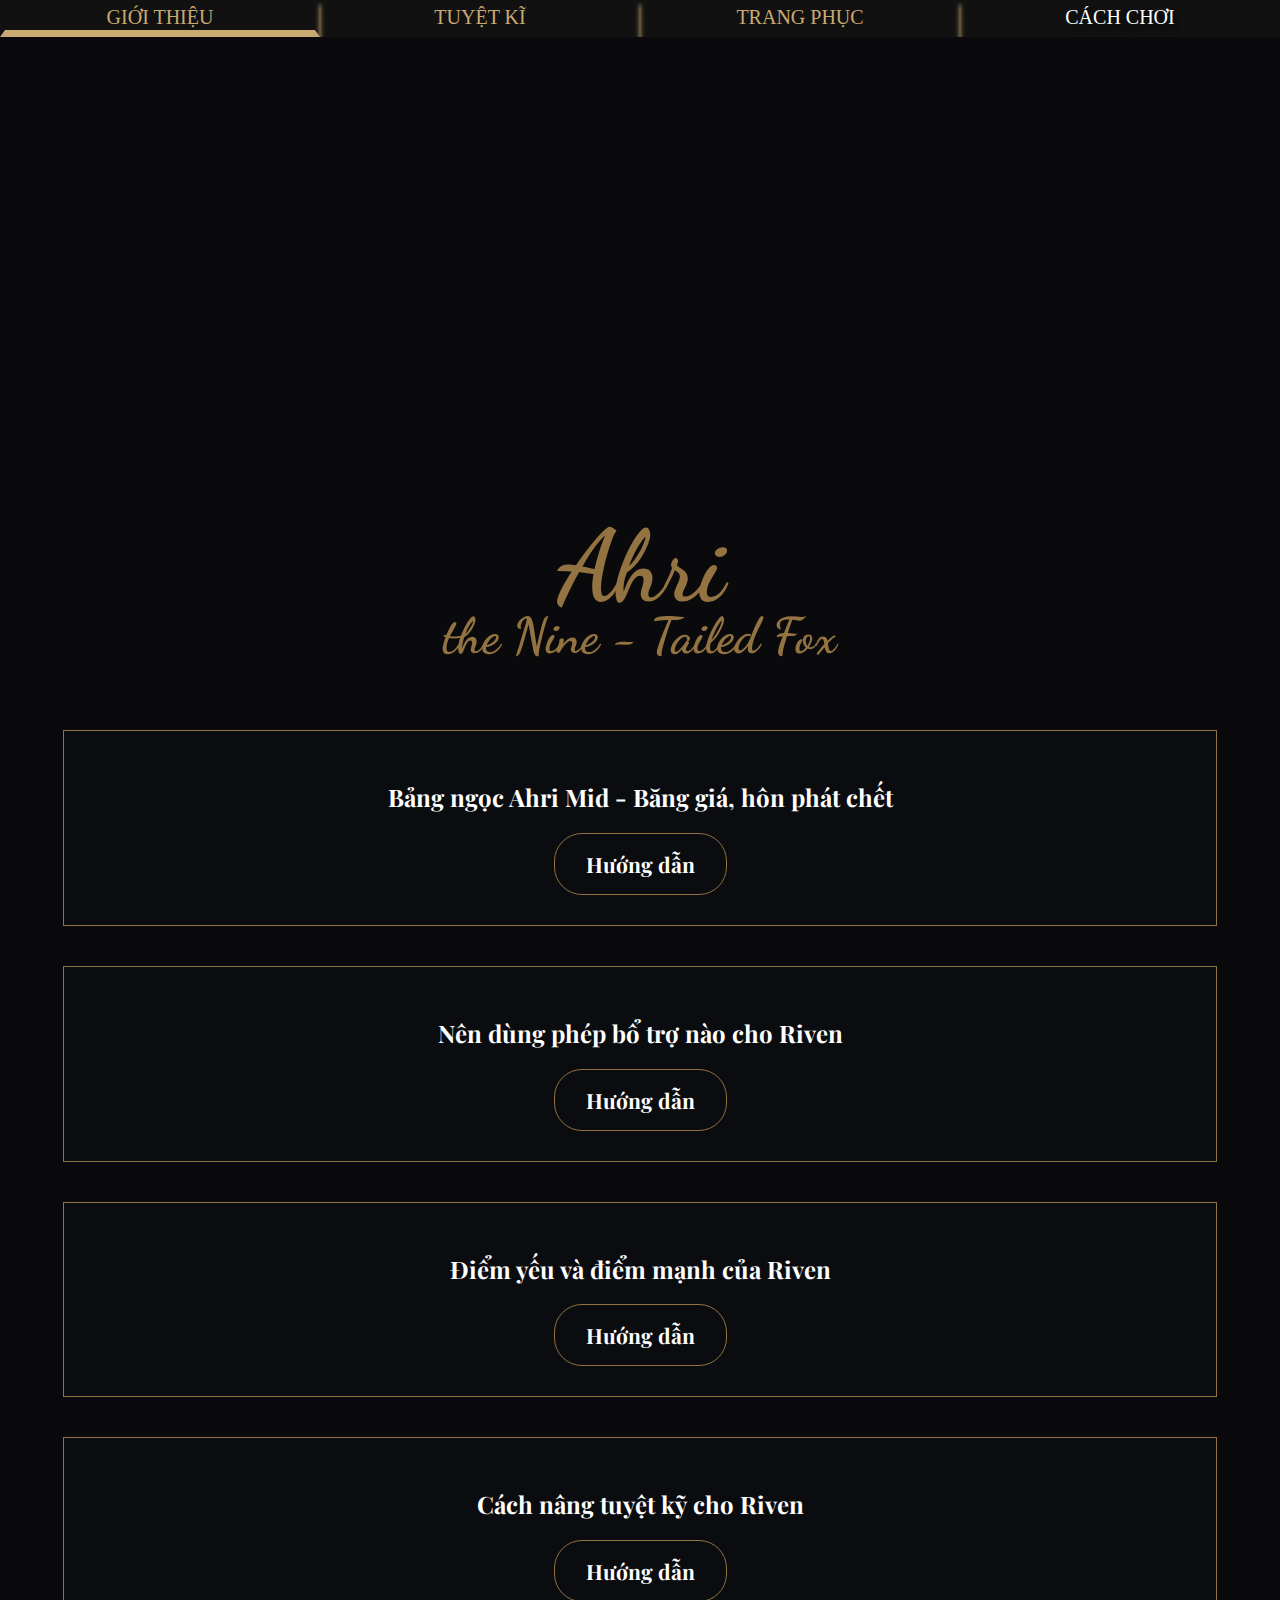
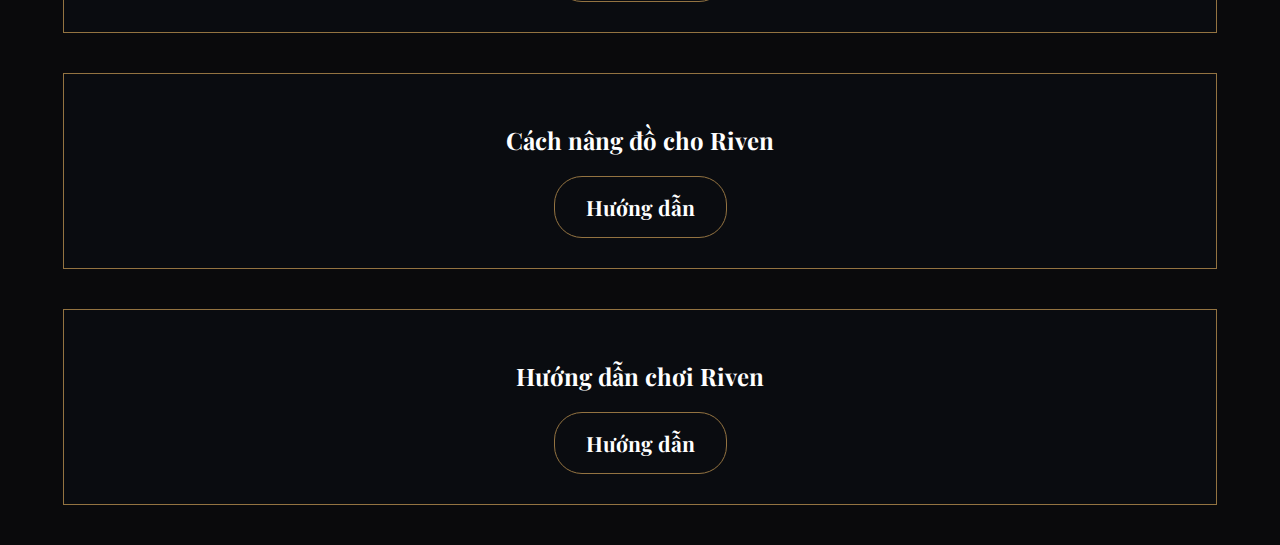
==== cachchoi.html @ 82244e1b "Add files via upload" ====
<!DOCTYPE html>
<html>
<head>
	<title>Ahri</title>
	<link href="https://fonts.googleapis.com/css?family=Dancing+Script&display=swap&subset=vietnamese" rel="stylesheet">
	<link href="https://fonts.googleapis.com/css?family=Playfair+Display&display=swap" rel="stylesheet">
	<link rel="stylesheet" type="text/css" href="style.css">
	<link rel="stylesheet" type="text/css" href="menubar.css">
	<link rel="stylesheet" type="text/css" href="build.css">
</head>
<body>
	<nav class="menubar">
		<ul>
			<li><a href="index.html" id="menutab1" class="non-active">Giới thiệu</a></li>
			<li>
				<a href="tuyetky.html" id="menutab2" class="non-active">Tuyệt kĩ</a>
			</li>
			<li><a href="trangphuc.html" id="menutab3" class="non-active">Trang Phục</a></li>
			<li><a href="cachchoi.html" id="menutab4" class="active">Cách chơi</a></li>
		</ul>
	</nav>
	<script src="menubar.js"></script>

	<a href="info.html">
		<div class="start-image">
			<h2 class="start-image-text1">Ahri</h2>
			<h2 class="start-image-text2">the Nine - Tailed Fox</h2>
		</div>
	</a>
	<div class="links">
		<div class="runes">
			<h2 class="content">Bảng ngọc Ahri Mid - Băng giá, hôn phát chết</h2>
			<a href="runes.html" class="read">Hướng dẫn</a>
		</div>
		<div class="support-spell">
			<h2 class="content">Nên dùng phép bổ trợ nào cho Riven</h2>
			<a href="support_spell.html" class="read">Hướng dẫn</a>
		</div>
		<div class="weak-strong">
			<h2 class="content">Điểm yếu và điểm mạnh của Riven</h2>
			<a href="strong_weak.html" class="read">Hướng dẫn</a>
		</div>
		<div class="skill-road">
			<h2 class="content">Cách nâng tuyệt kỹ cho Riven</h2>
			<a href="skill_road.html" class="read">Hướng dẫn</a>
		</div>
		<div class="items">
			<h2 class="content">Cách nâng đồ cho Riven</h2>
			<a href="item_road.html" class="read">Hướng dẫn</a>
		</div>
		<div class="guide">
			<h2 class="content">Hướng dẫn chơi Riven</h2>
			<a href="guide.html" class="read">Hướng dẫn</a>
		</div>
	</div>
</body>
</html>
---- style.css ----
* {
  -webkit-transition: all 0.6s ease;
  -o-transition: all 0.6s ease;
  transition: all 0.6s ease;
}

body {
  background: #0a0a0c;
  margin: 0;
  padding: 0;
}

.start-image {
  background: -webkit-gradient(linear,
      left top, left bottom,
      color-stop(15%, rgba(0, 0, 0, 0)),
      color-stop(30%, rgba(10, 10, 12, 0.1)),
      color-stop(90%, #0a0a0c)),
    url(IMG/01.jpg);
  background: -o-linear-gradient(top,
      rgba(0, 0, 0, 0) 15%,
      rgba(10, 10, 12, 0.1) 30%,
      #0a0a0c 90%),
    url(IMG/01.jpg);
  background: linear-gradient(180deg,
      rgba(0, 0, 0, 0) 15%,
      rgba(10, 10, 12, 0.1) 30%,
      #0a0a0c 90%),
    url(IMG/01.jpg);
  background-size: cover;
  width: 100%;
  height: 70vh;
  position: relative;
  margin: 0;
  padding: 0;
  top: 15px;
  /* border-bottom: 5px solid #121212; */
}

.start-image-text1 {
  font-size: 100px;
  font-family: 'Dancing Script', cursive;
  color: #937341;
  margin: 0;
  padding: 0;
  bottom: 30px;
  position: absolute;
  left: 50%;
  -webkit-transform: translate(-50%, 10%);
  -ms-transform: translate(-50%, 10%);
  transform: translate(-50%, 10%);
}

.start-image-text2 {
  font-size: 50px;
  font-family: 'Dancing Script', cursive;
  color: #937341;
  margin: 0;
  padding: 0;
  bottom: -12px;
  position: absolute;
  left: 50%;
  -webkit-transform: translate(-50%, 15%);
  -ms-transform: translate(-50%, 15%);
  transform: translate(-50%, 15%);
}
.quote-and-biography center {
    padding-top: 30px;
}
#story2 h1, #story3 h1 {
	
}
---- menubar.css ----
body {
  margin: 0;
  padding: 0;
}

.menubar ul {
  list-style: none;
  margin: 0;
  padding: 0;
  overflow: hidden;
  background-color: #111111;

  top: 0;
  position: fixed;
  width: 100%;
  z-index: 2999;

  text-transform: uppercase;
}

.menubar li {
  float: left;
  line-height: 25px;

  border: 5px solid transparent;
  border-bottom: 7px solid transparent;
}

.menubar li {
  -webkit-box-shadow: 0 5px 5px 0 #c9aa71;
  box-shadow: 0 5px 5px 0 #c9aa71;
  /* only right and left */
}

.menubar li a {
  display: block;
  text-align: center;
  text-decoration: none;
  font-size: 20px;
}

.active {
  color: #ffffff;
  text-shadow: 3px 5px 5px #010f02;
}

.non-active {
  color: #c9aa71;
}

.menubar li:hover {
  border-bottom: 7px solid #c9aa71;
}
---- build.css ----
* {
	-webkit-transition: all 0.6s ease;
	-o-transition: all 0.6s ease;
	transition: all 0.6s ease;
}

.read {
	border-radius: 28px;
	border: 1px solid #937341;
	cursor: pointer;
	color: #ffffff;
	font-family: 'Playfair Display', serif;
	font-size: 21px;
	font-weight: bold;
	padding: 16px 31px;
	text-decoration: none;
}

.read:hover {
	color: #937341;
}

.read:active {
	top: 1px;
}

.links {
	width: 100%;
	display: -webkit-box;
	display: -ms-flexbox;
	display: flex;
	-webkit-box-orient: vertical;
	-webkit-box-direction: normal;
	-ms-flex-direction: column;
	flex-direction: column;
	-webkit-box-pack: center;
	-ms-flex-pack: center;
	justify-content: center;
	-webkit-box-align: center;
	-ms-flex-align: center;
	align-items: center;
	margin-top: 100px;
}

.links div {
	width: 90%;
	display: -webkit-box;
	display: -ms-flexbox;
	display: flex;
	-webkit-box-pack: center;
	-ms-flex-pack: center;
	justify-content: center;
	-webkit-box-align: center;
	-ms-flex-align: center;
	align-items: center;
	-webkit-box-orient: vertical;
	-webkit-box-direction: normal;
	-ms-flex-direction: column;
	flex-direction: column;
	background: #0a0c10;
	margin-bottom: 40px;
	padding: 30px 0;
	border: 1px solid #937341;
}

.links .content {
	color: #fff;
	font-family: 'Playfair Display', serif;
}
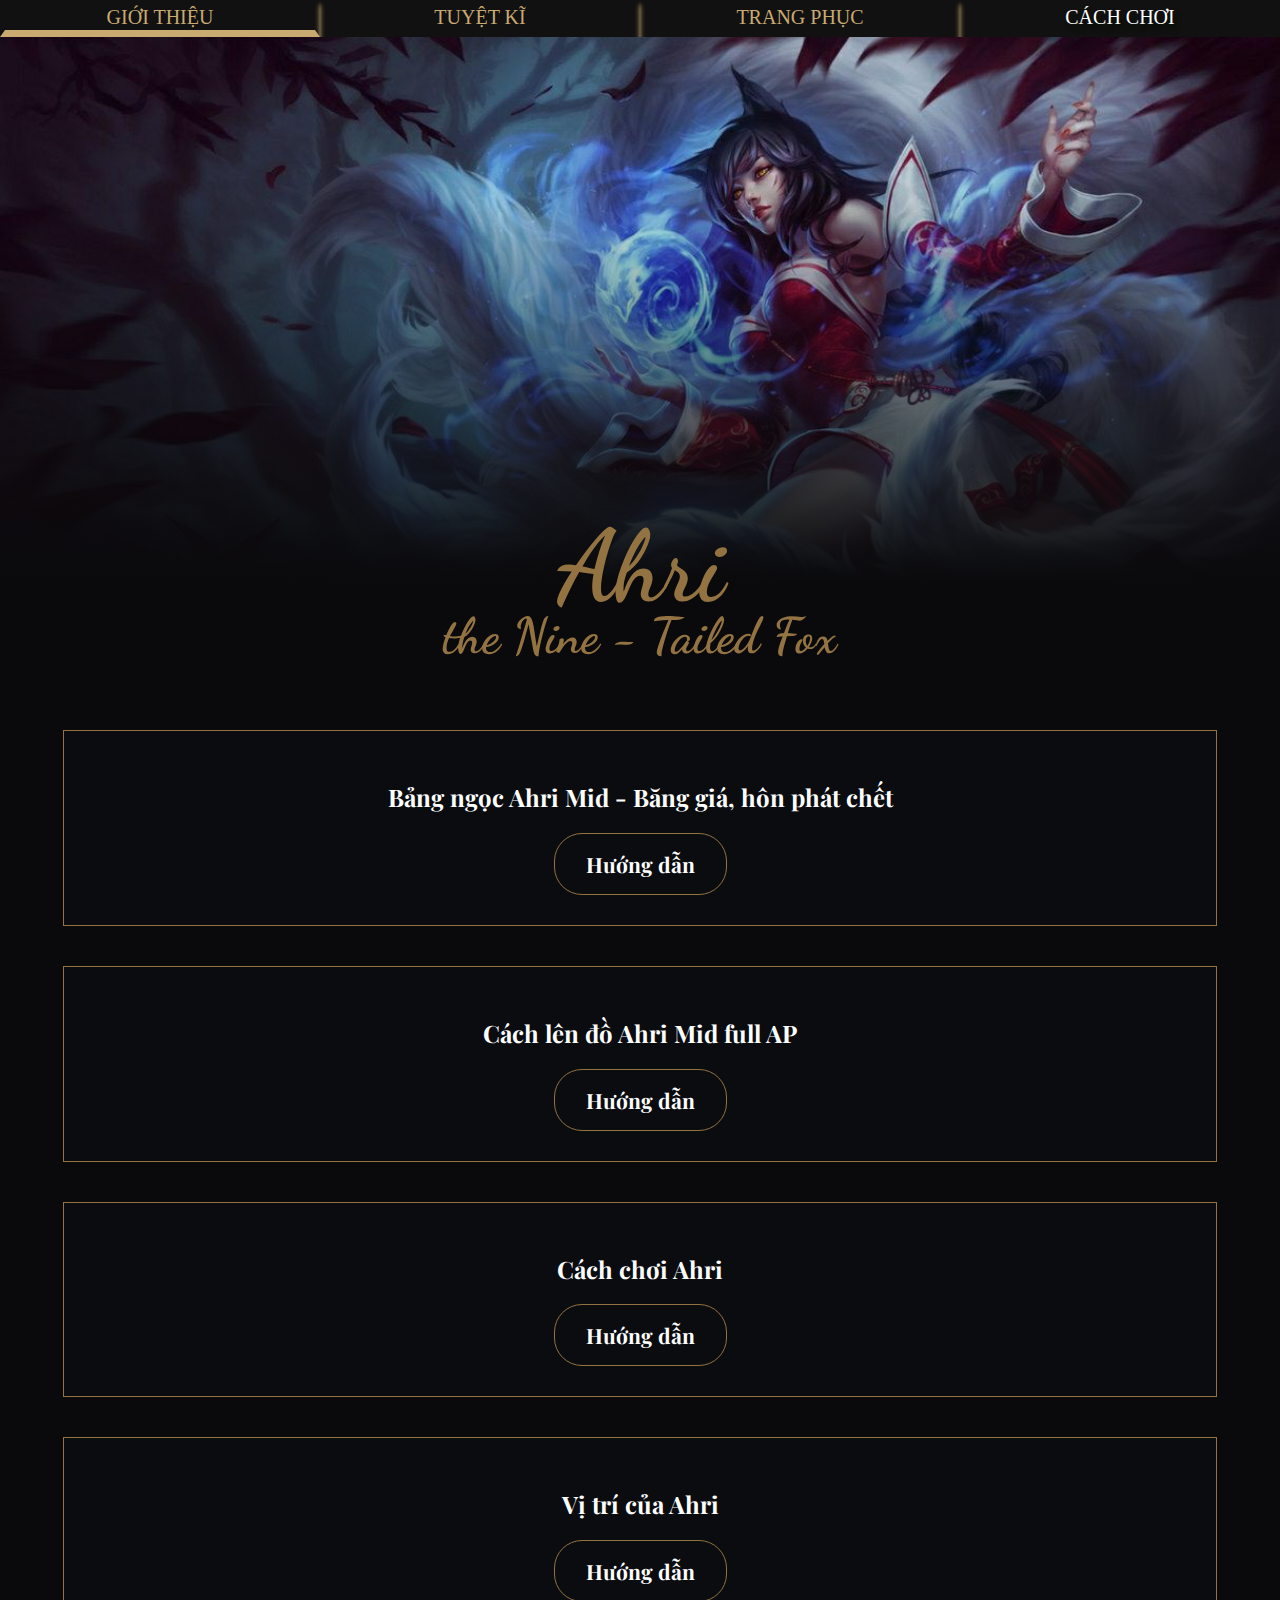
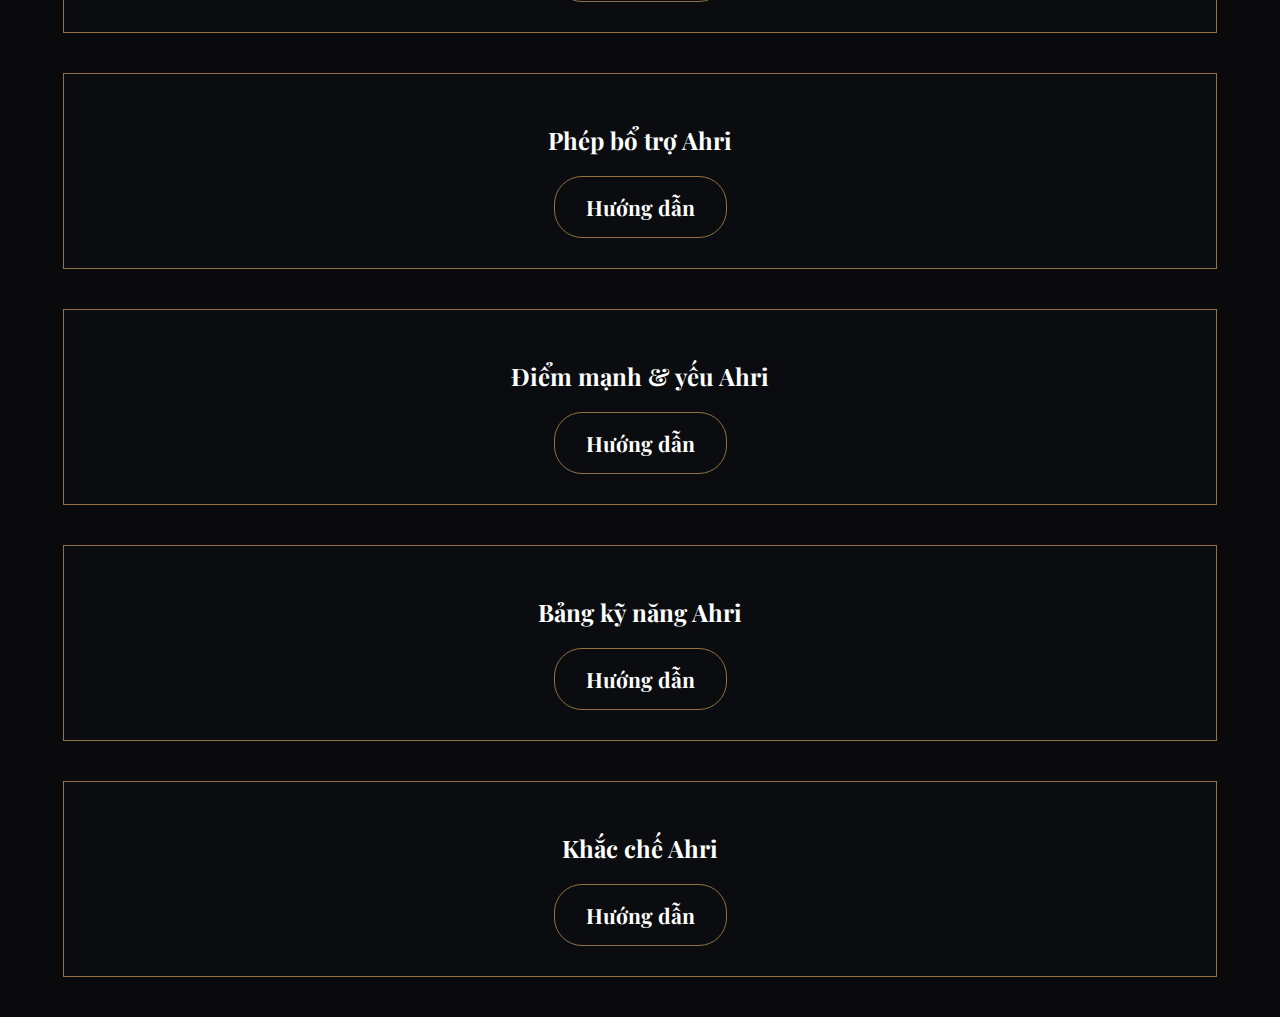
==== commit 4e9d8fe2: "ababab" ====
--- a/cachchoi.html
+++ b/cachchoi.html
@@ -2,6 +2,7 @@
 <html>
 <head>
 	<title>Ahri</title>
+	<link rel="icon" href="IMG/ahri-icon.png" />
 	<link href="https://fonts.googleapis.com/css?family=Dancing+Script&display=swap&subset=vietnamese" rel="stylesheet">
 	<link href="https://fonts.googleapis.com/css?family=Playfair+Display&display=swap" rel="stylesheet">
 	<link rel="stylesheet" type="text/css" href="style.css">
@@ -33,23 +34,31 @@
 			<a href="runes.html" class="read">Hướng dẫn</a>
 		</div>
 		<div class="support-spell">
-			<h2 class="content">Nên dùng phép bổ trợ nào cho Riven</h2>
+			<h2 class="content">Cách lên đồ Ahri Mid full AP</h2>
 			<a href="support_spell.html" class="read">Hướng dẫn</a>
 		</div>
 		<div class="weak-strong">
-			<h2 class="content">Điểm yếu và điểm mạnh của Riven</h2>
+			<h2 class="content">Cách chơi Ahri</h2>
 			<a href="strong_weak.html" class="read">Hướng dẫn</a>
 		</div>
 		<div class="skill-road">
-			<h2 class="content">Cách nâng tuyệt kỹ cho Riven</h2>
+			<h2 class="content">Vị trí của Ahri</h2>
 			<a href="skill_road.html" class="read">Hướng dẫn</a>
 		</div>
 		<div class="items">
-			<h2 class="content">Cách nâng đồ cho Riven</h2>
+			<h2 class="content">Phép bổ trợ Ahri</h2>
 			<a href="item_road.html" class="read">Hướng dẫn</a>
 		</div>
 		<div class="guide">
-			<h2 class="content">Hướng dẫn chơi Riven</h2>
+			<h2 class="content">Điểm mạnh & yếu Ahri</h2>
+			<a href="guide.html" class="read">Hướng dẫn</a>
+		</div>
+		<div class="guide">
+			<h2 class="content">Bảng kỹ năng Ahri</h2>
+			<a href="guide.html" class="read">Hướng dẫn</a>
+		</div>
+		<div class="guide">
+			<h2 class="content">Khắc chế Ahri</h2>
 			<a href="guide.html" class="read">Hướng dẫn</a>
 		</div>
 	</div>
